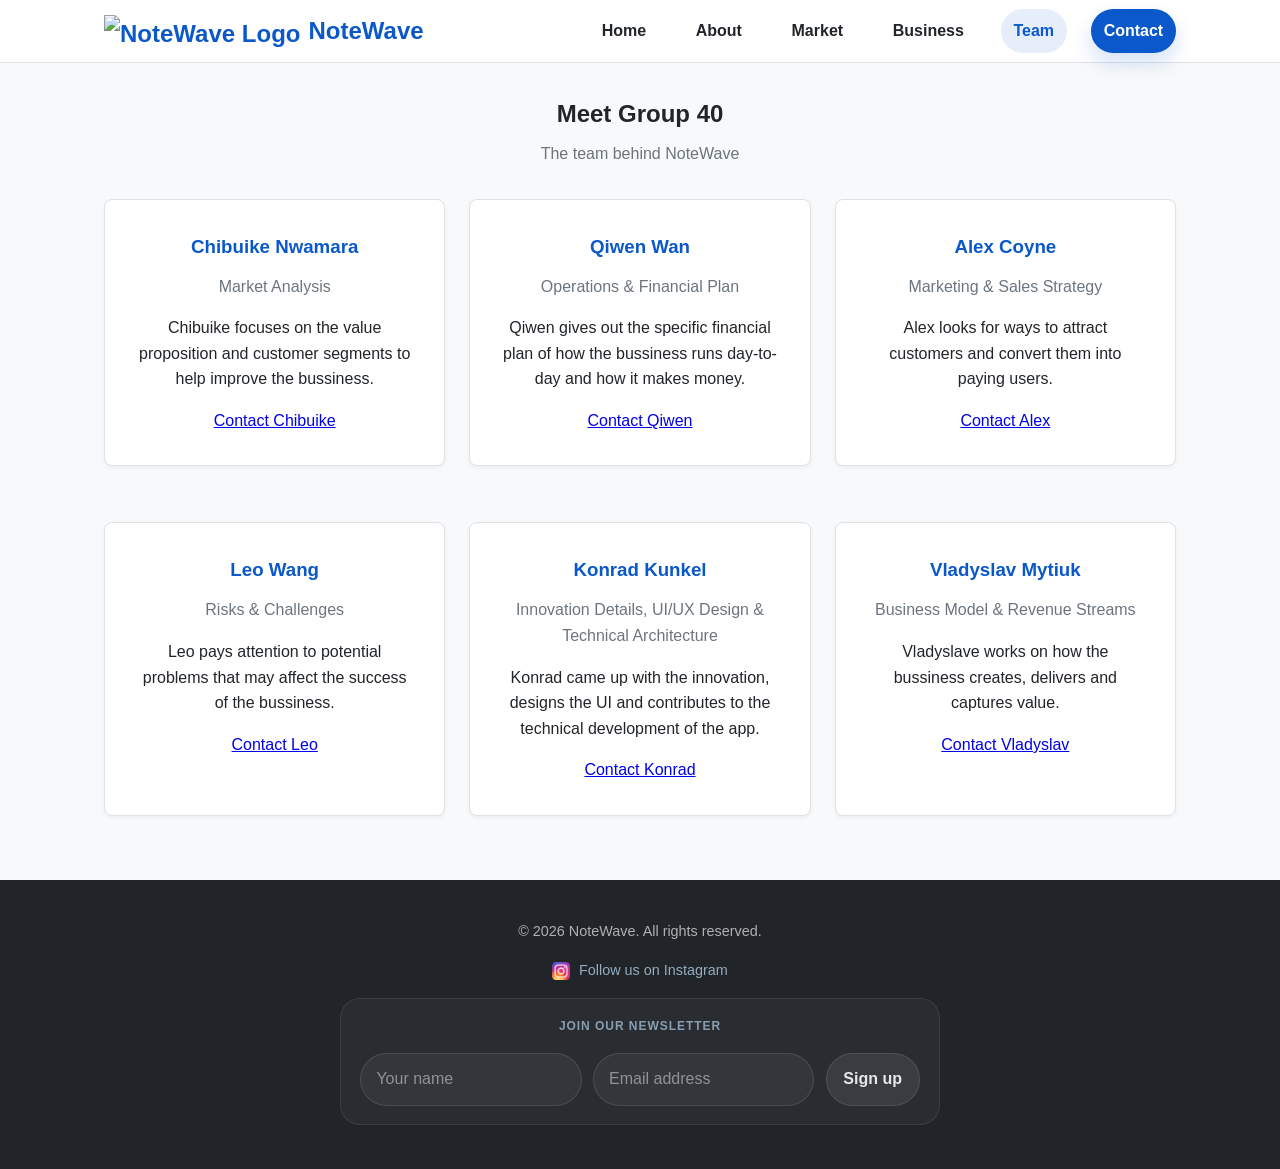
==== team.html @ 04083ad9 "new homepage" ====
<!DOCTYPE html>
<html lang="en">
<head>
    <meta charset="UTF-8">
    <meta name="viewport" content="width=device-width, initial-scale=1.0">
    <title>Meet the Team - NoteWave</title>
    <link rel="stylesheet" href="./css/styles.css">
</head>
<body>
    <header>
        <nav>
            <a href="./index.html" class="logo">
                <img src="./images/notewave_logo.png" alt="NoteWave Logo">
                NoteWave
            </a>
            <ul class="nav-links">
                <li><a href="index.html">Home</a></li>
                <li><a href="about.html">About</a></li>
                <li><a href="market.html">Market</a></li>
                <li><a href="business.html">Business</a></li>
                <li><a href="team.html" class="active">Team</a></li>
                <li><a href="contact.html">Contact</a></li>
            </ul>
        </nav>
    </header>

    <main>
        <h2 style="text-align: center; margin-bottom: 0.5rem;">Meet Group 40</h2>
        <p style="text-align: center; color: #6c757d; margin-bottom: 2rem;">The team behind NoteWave</p>
        
        <div class="grid">
            <div class="card" style="text-align: center;">
                <h3>Chibuike Nwamara</h3>
                <p style="color: #6c757d; font-weight: 500;">Market Analysis</p>
                <p style="font-weight: 350;">Chibuike focuses on the value proposition and customer segments to help improve the bussiness.</p>
                <a href="mailto:chibuike.nwamara2@mail.dcu.ie">Contact Chibuike</a>
            </div>
            <div class="card" style="text-align: center;">
                <h3>Qiwen Wan</h3>
                <p style="color: #6c757d; font-weight: 500;">Operations & Financial Plan</p>
                <p style="font-weight: 350;">Qiwen gives out the specific financial plan of how the bussiness runs day-to-day and how it makes money.</p>
                <a href="mailto:qiwen.wan2@mail.dcu.ie">Contact Qiwen</a>
            </div>
            <div class="card" style="text-align: center;">
                <h3>Alex Coyne</h3>
                <p style="color: #6c757d; font-weight: 500;">Marketing & Sales Strategy</p>
                <p style="font-weight: 350;">Alex looks for ways to attract customers and convert them into paying users.</p>
                <a href="mailto:alex.coyne2@mail.dcu.ie">Contact Alex</a>
            </div>
            <div class="card" style="text-align: center;">
                <h3>Leo Wang</h3>
                <p style="color: #6c757d; font-weight: 500;">Risks & Challenges</p>
                <p style="font-weight: 350;">Leo pays attention to potential problems that may affect the success of the bussiness.</p>
                <a href="mailto:leo.wang2@mail.dcu.ie">Contact Leo</a>
            </div>
            <div class="card" style="text-align: center;">
                <h3>Konrad Kunkel</h3>
                <p style="color: #6c757d; font-weight: 500;">Innovation Details, UI/UX Design & Technical Architecture</p>
                <p style="font-weight: 350;">Konrad came up with the innovation, designs the UI and contributes to the technical development of the app.</p>
                <a href="mailto:konrad.kunkel2@mail.dcu.ie">Contact Konrad</a>
            </div>
            <div class="card" style="text-align: center;">
                <h3>Vladyslav Mytiuk</h3>
                <p style="color: #6c757d; font-weight: 500;">Business Model & Revenue Streams</p>
                <p style="font-weight: 350;">Vladyslave works on how the bussiness creates, delivers and captures value.</p>
                <a href="mailto:vladyslav.mytiuk2@mail.dcu.ie">Contact Vladyslav</a>
            </div>
        </div>
    </main>

    <footer id="footer-layout">
        <div class="footer-container">
            <p class="footer-text footer-copyright">&copy; 2026 NoteWave. All rights reserved.</p>
            <div class="footer-meta">
                <a href="https://www.instagram.com/notewave_ac/?hl=en" target="_blank" rel="noreferrer">
                    <img src="images/Instagram_icon.png" alt="" class="footer-social-icon">
                    <span>Follow us on Instagram</span>
                </a>
            </div>

            <div class="footer-newsletter">
                <p class="footer-kicker">Join our newsletter</p>
                <h2></h2>
                <form class="footer-newsletter-form" action="https://formspree.io/f/xdkwqnnb" method="post">
                    <label class="sr-only" for="newsletter-name">Your name</label>
                    <input id="newsletter-name" class="footer-input" type="text" name="contact-name" placeholder="Your name" required>
                    <label class="sr-only" for="newsletter-email">Your email</label>
                    <input id="newsletter-email" class="footer-input" type="email" name="contact-email" placeholder="Email address" required>
                    <button type="submit" class="footer-submit">Sign up</button>
                </form>
            </div>
        </div>
    </footer>
</body>
</html>
---- css/styles.css ----
/* styles.css */
:root {
    --primary-blue: #0A58CA;
    --light-blue: #E7F1FF;
    --dark-slate: #212529;
    --white: #FFFFFF;
    --light-gray: #F8F9FA;
    --border-color: #DEE2E6;
}

* {
    box-sizing: border-box;
    margin: 0;
    padding: 0;
}

body {
    font-family: -apple-system, BlinkMacSystemFont, "Segoe UI", Roboto, "Helvetica Neue", Arial, sans-serif;
    line-height: 1.6;
    color: var(--dark-slate);
    background-color: var(--light-gray);
    display: flex;
    flex-direction: column;
    min-height: 100vh;
    overflow-x: hidden;
}

header {
    background-color: var(--white);
    border-bottom: 1px solid var(--border-color);
    position: sticky;
    top: 0;
    z-index: 1000;
}

nav {
    display: flex;
    justify-content: space-between;
    align-items: center;
    padding: 0.55rem 5%;
    max-width: 1200px;
    margin: 0 auto;
}

.logo {
    display: flex;
    align-items: center;
    gap: 0.5rem;
    font-size: 1.5rem;
    font-weight: bold;
    color: var(--primary-blue);
    text-decoration: none;
}

.logo img {
    height: 32px;
    width: auto;
}

.nav-links {
    list-style: none;
    display: flex;
    gap: 1.5rem;
    align-items: center;
    margin-bottom: 0;
}

.nav-links li {
    margin-bottom: 0;
}

.nav-links a {
    display: inline-flex;
    align-items: center;
    justify-content: center;
    padding: 0.38rem 0.8rem;
    min-height: 2.75rem;
    border-radius: 999px;
    text-decoration: none;
    color: var(--dark-slate);
    font-weight: 600;
    line-height: 1;
    transition: color 0.25s ease, background-color 0.25s ease, transform 0.25s ease, box-shadow 0.25s ease;
}

.nav-links a:hover {
    color: var(--primary-blue);
    background: rgba(10, 88, 202, 0.08);
    transform: translateY(-1px);
}

.nav-links a.active {
    color: var(--primary-blue);
    background: rgba(10, 88, 202, 0.1);
}

.nav-links a[href="contact.html"] {
    background: var(--primary-blue);
    color: var(--white);
    box-shadow: 0 10px 20px rgba(10, 88, 202, 0.18);
}

.nav-links a[href="contact.html"]:hover,
.nav-links a[href="contact.html"].active {
    background: #084298;
    color: var(--white);
    box-shadow: 0 14px 24px rgba(10, 88, 202, 0.24);
}

main {
    flex: 1;
    padding: 2rem 5%;
    max-width: 1200px;
    margin: 0 auto;
    width: 100%;
}

footer {
    background-color: var(--dark-slate);
    color: var(--white);
    text-align: center;
    padding: 2rem 5%;
    margin-top: auto;
}

/* Typography */
h1, h2, h3, h4 {
    margin-bottom: 1rem;
    color: var(--dark-slate);
}

p {
    margin-bottom: 1rem;
}

ul {
    margin-left: 1.5rem;
    margin-bottom: 1rem;
}

li {
    margin-bottom: 0.5rem;
}

/* Hero Section */
.hero {
    text-align: center;
    padding: 5rem 2rem 4rem;
    background:
        radial-gradient(circle at top left, rgba(10, 88, 202, 0.14), transparent 32%),
        radial-gradient(circle at top right, rgba(75, 181, 255, 0.14), transparent 28%),
        linear-gradient(180deg, #ffffff 0%, #f5f9ff 100%);
    border-radius: 24px;
    box-shadow: 0 18px 48px rgba(15, 23, 42, 0.08);
    margin-bottom: 3rem;
    position: relative;
    overflow: visible;
    isolation: isolate;
}

.hero h1 {
    font-size: clamp(2.75rem, 6vw, 4.5rem);
    color: var(--primary-blue);
    margin-bottom: 1rem;
    line-height: 1.05;
    max-width: 900px;
    margin-left: auto;
    margin-right: auto;
}

.hero p {
    font-size: 1.25rem;
    color: #495057;
    max-width: 700px;
    margin: 0 auto 2rem;
}

.hero-background {
    position: absolute;
    inset: 0;
    pointer-events: none;
    z-index: -1;
}

.hero-orb {
    position: absolute;
    border-radius: 50%;
    filter: blur(10px);
    opacity: 0.7;
    animation: heroFloat 10s ease-in-out infinite;
}

.hero-orb-one {
    width: 280px;
    height: 280px;
    background: rgba(10, 88, 202, 0.12);
    top: -70px;
    left: -40px;
}

.hero-orb-two {
    width: 220px;
    height: 220px;
    background: rgba(90, 200, 250, 0.18);
    right: 6%;
    bottom: 14%;
    animation-delay: -4s;
}

.hero-eyebrow {
    display: inline-flex;
    align-items: center;
    gap: 0.5rem;
    background: rgba(255, 255, 255, 0.78);
    border: 1px solid rgba(23, 92, 211, 0.14);
    border-radius: 999px;
    padding: 0.5rem 1rem;
    color: #175cd3;
    font-size: 0.9rem;
    font-weight: 700;
    letter-spacing: 0.04em;
    text-transform: uppercase;
    margin-bottom: 1.5rem;
    backdrop-filter: blur(10px);
}

.hero-actions {
    display: flex;
    justify-content: center;
    gap: 1rem;
    flex-wrap: wrap;
    margin-bottom: 2rem;
}

.hero-stats {
    display: grid;
    grid-template-columns: repeat(3, minmax(0, 1fr));
    gap: 1rem;
    max-width: 860px;
    margin: 0 auto 1rem;
}

.hero-stat {
    background: rgba(255, 255, 255, 0.82);
    border: 1px solid rgba(23, 92, 211, 0.12);
    border-radius: 18px;
    padding: 1rem 1.15rem;
    display: flex;
    flex-direction: column;
    gap: 0.2rem;
    box-shadow: 0 16px 30px rgba(15, 23, 42, 0.06);
    backdrop-filter: blur(10px);
    animation: statPulse 4s ease-in-out infinite;
    animation-delay: var(--delay, 0s);
}

.hero-stat-value {
    font-size: 1.35rem;
    font-weight: 800;
    color: #0f172a;
}

.hero-stat-label {
    font-size: 0.95rem;
    color: #5b6672;
}

/* Buttons */
.btn {
    display: inline-block;
    padding: 0.75rem 1.5rem;
    background-color: var(--primary-blue);
    color: var(--white);
    text-decoration: none;
    border-radius: 6px;
    font-weight: bold;
    font-size: 1rem;
    border: none;
    cursor: pointer;
    transition: background-color 0.3s;
}

.btn:hover {
    background-color: #084298;
}

.btn-ghost {
    background: rgba(255, 255, 255, 0.85);
    border: 1px solid rgba(23, 92, 211, 0.16);
    color: #0f172a;
    box-shadow: 0 10px 24px rgba(15, 23, 42, 0.06);
}

.btn-ghost:hover {
    background: #ffffff;
    color: var(--primary-blue);
}

/* Cards & Grid */
.grid {
    display: grid;
    grid-template-columns: repeat(auto-fit, minmax(280px, 1fr));
    gap: 1.5rem;
    margin-top: 1.5rem;
}

.card {
    background: var(--white);
    padding: 2rem;
    border-radius: 8px;
    box-shadow: 0 2px 4px rgba(0,0,0,0.05);
    border: 1px solid var(--border-color);
}

.card h3 {
    color: var(--primary-blue);
    margin-bottom: 0.75rem;
}

/* Forms */
.form-container {
    max-width: 500px;
    margin: 0 auto;
    background: var(--white);
    padding: 2.5rem;
    border-radius: 8px;
    box-shadow: 0 4px 6px rgba(0,0,0,0.05);
    border: 1px solid var(--border-color);
}

.form-group {
    margin-bottom: 1.5rem;
}

.form-group label {
    display: block;
    margin-bottom: 0.5rem;
    font-weight: 600;
}

.form-group input {
    width: 100%;
    padding: 0.75rem;
    border: 1px solid var(--border-color);
    border-radius: 4px;
    font-family: inherit;
    font-size: 1rem;
    transition: border-color 0.3s, box-shadow 0.3s;
}

.form-group input:focus {
    outline: none;
    border-color: var(--primary-blue);
    box-shadow: 0 0 0 3px rgba(10, 88, 202, 0.25);
}

/* Hero Interactive & Visuals */
.hero-interactive {
    position: relative;
    margin-top: 1rem;
}

.btn-hero {
    font-size: 1.5rem;
    padding: 1.6rem 4.1rem;
    border-radius: 14px;
    box-shadow: 0 4px 15px rgba(10, 88, 202, 0.3);
    position: relative;
    z-index: 10;
    transition: all 0.3s ease;
}

.btn-hero:hover {
    transform: translateY(-2px) scale(1.05);
    box-shadow: 0 8px 25px rgba(10, 88, 202, 0.4);
}

.hero-visuals {
    position: relative;
    max-width: 800px;
    margin: 6.5rem auto 0;
    display: flex;
    justify-content: center;
    align-items: flex-end;
    overflow: visible;
}

.macbook-wrapper {
    width: 80%;
    max-width: 520px;
    z-index: 5;
    position: relative;
    transition: transform 0.5s cubic-bezier(0.175, 0.885, 0.32, 1.275);
}

.visual-macbook {
    width: 100%;
    height: auto;
    display: block;
    transform-origin: center 80%;
    transition: transform 0.1s ease-out;
}

.visual-hand {
    position: absolute;
    bottom: 70%;
    z-index: 15;
    width: 30vw;
    max-width: 400px;
    transition: all 0.6s cubic-bezier(0.175, 0.885, 0.32, 1.275);
    opacity: 0;
    pointer-events: none;
}

.visual-hand-left {
    left: min(-24vw, calc(50% - 50vw));
    transform: translateX(-100%) rotate(-30deg);
}

.visual-hand-right {
    right: min(-24vw, calc(50% - 50vw));
    transform: translateX(100%) rotate(30deg);
}

/* Animations Triggered by Hovering the Button */
.hero-interactive.is-hovered .macbook-wrapper {
    transform: translateY(-30px);
}

.hero-interactive.is-hovered .visual-hand-left {
    opacity: 1;
    transform: translateX(0) rotate(-10deg);
}

.hero-interactive.is-hovered .visual-hand-right {
    opacity: 1;
    transform: translateX(0) rotate(10deg);
}

.reveal-up {
    opacity: 0;
    transform: translateY(42px);
    transition: opacity 0.8s ease, transform 0.8s ease;
}

.reveal-up.visible {
    opacity: 1;
    transform: translateY(0);
}

@keyframes heroFloat {
    0%, 100% { transform: translate3d(0, 0, 0) scale(1); }
    50% { transform: translate3d(0, 18px, 0) scale(1.06); }
}

@keyframes statPulse {
    0%, 100% { transform: translateY(0); }
    50% { transform: translateY(-4px); }
}

/* Transcription Recording Demo Feature */
.feature-recording {
    background-color: #1a1a1e;
    width: auto;
    margin-left: calc(-50vw + 50%);
    margin-right: calc(-50vw + 50%);
    padding: 5rem 2rem;
    display: flex;
    justify-content: center;
    margin-top: 4rem;
    margin-bottom: 2rem;
}

.recording-layout {
    display: flex;
    gap: 4rem;
    max-width: 1200px;
    width: 100%;
    align-items: center;
}

.recording-container {
    flex: 2;
    width: 100%;
    display: flex;
    flex-direction: column;
    gap: 3rem;
}

.recording-features {
    flex: 1;
    background-color: #242428;
    border-radius: 12px;
    padding: 2.5rem;
    box-shadow: 0 4px 20px rgba(0,0,0,0.2);
    color: #e0e0e0;
    transition: transform 0.8s ease-out, box-shadow 0.8s ease-out, opacity 0.8s ease-out;
}

.slide-in-right {
    opacity: 0;
    transform: translateX(100px);
}

.slide-in-right.visible {
    opacity: 1;
    transform: translateX(0);
}

.recording-features.visible:hover {
    transform: translateY(-5px);
    box-shadow: 0 10px 30px rgba(0,0,0,0.4);
    transition: transform 0.2s ease, box-shadow 0.2s ease;
}

.recording-features h3 {
    color: #ffffff;
    font-size: 1.5rem;
    margin-bottom: 1.5rem;
}

.recording-features p {
    margin: 0;
    color: #9a9a9f;
    font-size: 1.1rem;
    line-height: 1.6;
}

.transcription-display {
    font-size: 1.5rem;
    line-height: 1.6;
    min-height: 150px;
}

.transcription-display .placeholder-text {
    color: #4a4a50;
    text-align: left;
}

.transcription-display .final-text {
    color: #55555c; /* Older text is darker */
    transition: color 0.5s;
}

.transcription-display .interim-text {
    color: #ffffff; /* Newest text is highlighted white */
    background: transparent;
    padding: 0;
}

.recording-controls-wrapper {
    background-color: #242428;
    border-radius: 12px;
    padding: 1rem 2rem;
    display: flex;
    justify-content: center;
    box-shadow: 0 4px 20px rgba(0,0,0,0.2);
}

.recording-controls {
    display: flex;
    align-items: center;
    gap: 2.5rem;
}

.control-btn {
    background: none;
    border: none;
    color: #707078;
    cursor: pointer;
    display: flex;
    align-items: center;
    justify-content: center;
    transition: color 0.3s;
    padding: 0.5rem;
}

.control-btn:hover {
    color: #ffffff;
}

.record-btn-big {
    background: none;
    border: 2px solid #e05e50;
    width: 56px;
    height: 56px;
    border-radius: 50%;
    display: flex;
    align-items: center;
    justify-content: center;
    cursor: pointer;
    transition: all 0.3s ease;
    padding: 0;
}

.record-btn-big:hover {
    transform: scale(1.05);
}

.record-inner {
    width: 44px;
    height: 44px;
    background-color: #e05e50;
    border-radius: 50%;
    transition: all 0.3s ease;
}

.record-btn-big.recording .record-inner {
    border-radius: 8px; /* Square shape when recording */
    width: 24px;
    height: 24px;
}

/* Responsive */
@media (max-width: 900px) {
    .recording-layout {
        flex-direction: column;
        gap: 2rem;
    }
    
    .recording-features {
        width: 100%;
    }
}

@media (max-width: 768px) {
    .visual-hand {
        display: none !important;
    }

    nav {
        flex-direction: column;
        gap: 1rem;
    }
    
    .nav-links {
        flex-wrap: wrap;
        justify-content: center;
        gap: 1rem;
    }
    
    .hero h1 {
        font-size: 2rem;
    }

    .hero {
        padding: 3rem 1.25rem;
        border-radius: 18px;
    }

    .hero p {
        font-size: 1.05rem;
    }

    .hero-actions {
        flex-direction: column;
        align-items: stretch;
    }

    .hero-stats {
        grid-template-columns: 1fr;
        gap: 0.75rem;
    }

    .hero-visuals {
        margin-top: 3.5rem;
        flex-direction: column;
        align-items: center;
    }
}

/* Summarization Feature */
.feature-summarize {
    padding: 6rem 2rem;
    background-color: var(--white);
    text-align: center;
    border-top: 1px solid var(--border-color);
    width: auto;
    margin-left: calc(-50vw + 50%);
    margin-right: calc(-50vw + 50%);
}

.summarize-header {
    margin-bottom: 4rem;
}

.summarize-header h2 {
    font-size: 2.5rem;
    color: var(--primary-blue);
    margin-bottom: 0.5rem;
}

.summarize-header p {
    font-size: 1.25rem;
    color: #6c757d;
}

.summarize-layout {
    display: grid;
    gap: 2rem;
    max-width: 1280px;
    margin: 0 auto;
    text-align: left;
}

.summarize-top-row {
    display: grid;
    grid-template-columns: repeat(2, minmax(0, 1fr));
    gap: 1.5rem;
    align-items: stretch;
}

.summarize-box {
    background: var(--light-gray);
    border: 1px solid var(--border-color);
    border-radius: 12px;
    padding: 2.5rem 2rem 2rem;
    min-height: 360px;
    box-shadow: 0 4px 15px rgba(0,0,0,0.05);
    position: relative;
    transition: transform 0.3s ease, box-shadow 0.3s ease;
    display: flex;
    flex-direction: column;
    height: 100%;
}

.summarize-box:hover {
    transform: translateY(-5px);
    box-shadow: 0 10px 25px rgba(0,0,0,0.1);
}

.box-badge {
    position: absolute;
    top: -14px;
    left: 2rem;
    background: var(--dark-slate);
    color: var(--white);
    padding: 0.4rem 1.2rem;
    border-radius: 20px;
    font-size: 0.85rem;
    font-weight: bold;
    text-transform: uppercase;
    letter-spacing: 0.5px;
    box-shadow: 0 4px 6px rgba(0,0,0,0.1);
}

.badge-ai {
    background: var(--primary-blue);
}

.box-content {
    flex-grow: 1;
    display: flex;
    flex-direction: column;
    justify-content: center;
}

.original-text-box .box-content {
    justify-content: flex-start;
}

.original-text-box .box-content p {
    font-size: 1.2rem;
    line-height: 1.95;
    margin-bottom: 0;
    font-style: italic;
    font-family: Georgia, "Times New Roman", serif;
}

.box-content p {
    color: #495057;
    font-size: 0.8rem;
    line-height: 1.8;
}

.box-content h4 {
    color: var(--dark-slate);
    margin-bottom: 1rem;
    font-size: 1.2rem;
}

.box-content ul {
    margin-left: 1.25rem;
}

.box-content li {
    margin-bottom: 0.75rem;
    color: #495057;
    line-height: 1.5;
}

.summarize-arrow-row {
    display: flex;
    justify-content: center;
}

.summarize-arrow {
    display: flex;
    flex-direction: row;
    align-items: center;
    justify-content: center;
    min-width: 240px;
    color: var(--primary-blue);
}

.summarize-arrow-line {
    width: 160px;
    height: 4px;
    border-radius: 999px;
    background: linear-gradient(90deg, rgba(10, 88, 202, 0.18) 0%, rgba(10, 88, 202, 0.95) 100%);
}

.summarize-arrow-head {
    width: 18px;
    height: 18px;
    border-right: 4px solid var(--primary-blue);
    border-bottom: 4px solid var(--primary-blue);
    transform: rotate(-45deg);
    margin-left: -2px;
}

.summarize-action-wrap {
    display: flex;
    justify-content: center;
}

.summarize-action {
    display: flex;
    justify-content: center;
    align-items: center;
    padding: 0;
}

.btn-summarize {
    background: var(--primary-blue);
    color: var(--white);
    border: none;
    padding: 1rem 2rem;
    font-size: 1.1rem;
    font-weight: bold;
    border-radius: 50px;
    cursor: pointer;
    box-shadow: 0 4px 15px rgba(10, 88, 202, 0.3);
    transition: all 0.3s ease;
    display: flex;
    align-items: center;
    justify-content: center;
    min-width: 180px;
}

.btn-summarize:hover {
    transform: scale(1.05);
    box-shadow: 0 8px 25px rgba(10, 88, 202, 0.4);
}

.btn-loader {
    width: 20px;
    height: 20px;
    border: 3px solid rgba(255,255,255,0.3);
    border-radius: 50%;
    border-top-color: var(--white);
    animation: spin 1s ease-in-out infinite;
    display: inline-block;
}

.hidden {
    display: none !important;
}

@keyframes spin {
    to { transform: rotate(360deg); }
}

.placeholder-state {
    text-align: center;
    color: #adb5bd;
    font-style: italic;
}

.skeleton-line {
    height: 12px;
    background: linear-gradient(90deg, #e9ecef 25%, #f8f9fa 50%, #e9ecef 75%);
    background-size: 200% 100%;
    animation: loading-skeleton 1.5s infinite;
    border-radius: 4px;
    margin-bottom: 15px;
    width: 100%;
}

.w-75 { width: 75%; }
.w-50 { width: 50%; }

@keyframes loading-skeleton {
    0% { background-position: 200% 0; }
    100% { background-position: -200% 0; }
}

@media (max-width: 900px) {
    .summarize-top-row {
        grid-template-columns: 1fr;
        gap: 2.5rem;
    }

    .summarize-arrow-line {
        width: 110px;
    }

    .summarize-arrow-head {
        margin-left: -2px;
    }
}

/* Quiz Feature */
.feature-quiz {
    padding: 5rem 2rem 6rem;
    background: #1a1a1e;
    border-top: 1px solid var(--border-color);
    width: auto;
    margin-left: calc(-50vw + 50%);
    margin-right: calc(-50vw + 50%);
}

.quiz-layout {
    max-width: 1200px;
    margin: 0 auto;
    display: block;
}

.quiz-section-header {
    max-width: 1200px;
    margin: 0 auto 2rem;
    text-align: left;
}

.quiz-eyebrow {
    color: #7cc8ff;
    font-size: 0.85rem;
    font-weight: 700;
    text-transform: uppercase;
    letter-spacing: 0.08em;
    margin-bottom: 1rem;
}

.quiz-section-header h2 {
    font-size: 2.3rem;
    color: #ffffff;
    margin-bottom: 1rem;
}

.quiz-section-header p {
    font-size: 1.05rem;
    color: #b3b3ba;
    margin-bottom: 1.5rem;
}

.quiz-demo {
    background: #242428;
    border-radius: 18px;
    border: 1px solid rgba(255, 255, 255, 0.08);
    box-shadow: 0 16px 40px rgba(0, 0, 0, 0.24);
    padding: 2rem;
}

.quiz-demo-header {
    display: flex;
    justify-content: space-between;
    align-items: center;
    gap: 1rem;
    margin-bottom: 1.5rem;
}

.quiz-pill {
    background: rgba(124, 200, 255, 0.14);
    color: #8dd4ff;
    padding: 0.5rem 0.9rem;
    border-radius: 999px;
    font-size: 0.85rem;
    font-weight: 700;
}

.quiz-start-state {
    display: flex;
    align-items: center;
    justify-content: center;
    min-height: 320px;
}

.btn-quiz {
    border: none;
    background: #0a58ca;
    color: var(--white);
    font-weight: 700;
    padding: 0.85rem 1.25rem;
    border-radius: 999px;
    cursor: pointer;
    transition: transform 0.2s ease, box-shadow 0.2s ease, background-color 0.2s ease;
    box-shadow: 0 8px 18px rgba(10, 88, 202, 0.22);
}

.btn-quiz-large {
    font-size: 1.2rem;
    padding: 1.2rem 2.8rem;
    min-width: 240px;
}

.btn-quiz:hover:not(:disabled) {
    background-color: #084298;
    transform: translateY(-2px);
}

.btn-quiz:disabled {
    opacity: 0.7;
    cursor: wait;
}

.quiz-card {
    background: #1f1f23;
    border: 1px solid rgba(255, 255, 255, 0.08);
    border-radius: 14px;
    padding: 1.5rem;
    min-height: 170px;
}

.quiz-card h3 {
    margin-bottom: 0.75rem;
    color: #ffffff;
}

.quiz-card-intro p,
.quiz-placeholder-state p,
.quiz-question,
.quiz-feedback {
    color: #b3b3ba;
}

.quiz-card-intro {
    margin-bottom: 1.25rem;
    padding-bottom: 1rem;
    border-bottom: 1px solid rgba(255, 255, 255, 0.08);
}

.quiz-card-label {
    display: inline-block;
    color: #8dd4ff;
    font-size: 0.8rem;
    font-weight: 700;
    letter-spacing: 0.08em;
    text-transform: uppercase;
}

.quiz-card-intro p {
    margin-bottom: 0;
}

.quiz-placeholder-state {
    display: flex;
    align-items: center;
    justify-content: center;
    min-height: 138px;
    text-align: center;
}

.quiz-question {
    font-size: 1.05rem;
    margin-bottom: 1rem;
}

.quiz-answer-list {
    display: grid;
    gap: 0.85rem;
}

.quiz-answer {
    width: 100%;
    border: 1px solid rgba(255, 255, 255, 0.12);
    background: #2b2b30;
    color: #ffffff;
    border-radius: 12px;
    padding: 1rem 1rem;
    text-align: left;
    font: inherit;
    cursor: pointer;
    transition: transform 0.2s ease, border-color 0.2s ease, background-color 0.2s ease;
}

.quiz-answer:hover:not(:disabled) {
    transform: translateY(-2px);
    border-color: rgba(124, 200, 255, 0.45);
}

.quiz-answer.is-correct {
    background: rgba(36, 194, 128, 0.18);
    border-color: rgba(36, 194, 128, 0.8);
}

.quiz-answer.is-wrong {
    background: rgba(224, 94, 80, 0.16);
    border-color: rgba(224, 94, 80, 0.85);
}

.quiz-answer:disabled {
    cursor: default;
    opacity: 1;
}

.quiz-feedback {
    margin-top: 1rem;
    margin-bottom: 0;
    font-weight: 700;
}

.quiz-feedback.is-correct {
    color: #7ce6ac;
}

.quiz-feedback.is-wrong {
    color: #ff9d92;
}

.home-instagram {
    position: relative;
    padding: 2.75rem 1.25rem 3rem;
    background:
        radial-gradient(circle at 18% 16%, rgba(255, 113, 91, 0.16), transparent 18%),
        radial-gradient(circle at 82% 18%, rgba(88, 81, 219, 0.14), transparent 18%),
        linear-gradient(135deg, #fff8f4 0%, #fffefe 52%, #f5f8ff 100%);
    border-top: 1px solid rgba(33, 37, 41, 0.08);
    border-bottom: 1px solid rgba(33, 37, 41, 0.08);
    width: auto;
    margin-left: calc(-50vw + 50%);
    margin-right: calc(-50vw + 50%);
    overflow: hidden;
}

.instagram-shell {
    max-width: 980px;
    margin: 0 auto;
    position: relative;
    z-index: 1;
}

.instagram-header {
    max-width: 520px;
    text-align: center;
    margin: 0 auto 1.35rem;
}

.instagram-eyebrow {
    display: inline-flex;
    align-items: center;
    justify-content: center;
    padding: 0.45rem 0.9rem;
    border-radius: 999px;
    margin-bottom: 0.7rem;
    background: rgba(255, 255, 255, 0.8);
    border: 1px solid rgba(33, 37, 41, 0.08);
    color: #d94877;
    font-size: 0.75rem;
    font-weight: 800;
    letter-spacing: 0.08em;
    text-transform: uppercase;
}

.instagram-header h2 {
    font-size: clamp(1.7rem, 3vw, 2.3rem);
    margin-bottom: 0.45rem;
    color: #14171f;
}

.instagram-header p {
    color: #5c6675;
    font-size: 0.98rem;
    margin-bottom: 0;
}

.instagram-grid {
    display: grid;
    grid-template-columns: repeat(2, minmax(0, 1fr));
    justify-content: center;
    gap: 1rem;
    align-items: start;
}

.instagram-card {
    position: relative;
    padding: 1px;
    border-radius: 24px;
    background: linear-gradient(135deg, rgba(255, 255, 255, 0.9), rgba(255, 255, 255, 0.55));
    box-shadow: 0 18px 44px rgba(24, 33, 58, 0.12);
}

.instagram-card-glow {
    position: absolute;
    inset: auto auto 10% -10%;
    width: 120px;
    height: 120px;
    border-radius: 50%;
    background: radial-gradient(circle, rgba(255, 94, 98, 0.26) 0%, rgba(255, 94, 98, 0) 72%);
    pointer-events: none;
    filter: blur(6px);
}

.instagram-card-glow-alt {
    inset: -8% -8% auto auto;
    background: radial-gradient(circle, rgba(88, 81, 219, 0.24) 0%, rgba(88, 81, 219, 0) 72%);
}

.instagram-card-frame {
    position: relative;
    border-radius: 24px;
    padding: 0.65rem;
    min-height: 100%;
    background:
        linear-gradient(145deg, rgba(255, 255, 255, 0.96), rgba(255, 255, 255, 0.82)),
        linear-gradient(135deg, rgba(255, 94, 98, 0.18), rgba(88, 81, 219, 0.16));
    backdrop-filter: blur(10px);
}

.instagram-card .instagram-media {
    min-width: 100% !important;
    width: 100% !important;
}

.home-cta {
    padding: 2rem 0 1rem;
    text-align: center;
}

.home-cta-header {
    margin-bottom: 1.75rem;
}

.home-cta-header h2 {
    font-size: 2.5rem;
    color: var(--primary-blue);
    margin-bottom: 0.5rem;
}

.home-cta-header p {
    font-size: 1.25rem;
    color: #6c757d;
}

@media (max-width: 640px) {
    .quiz-demo-header {
        flex-direction: column;
        align-items: flex-start;
    }

    .quiz-demo {
        padding: 1.25rem;
    }

    .quiz-section-header h2 {
        font-size: 1.9rem;
    }

    .home-instagram {
        padding: 2.2rem 0.9rem 2.4rem;
    }

    .instagram-header h2 {
        font-size: 1.65rem;
    }

    .instagram-card-frame {
        padding: 0.55rem;
        border-radius: 20px;
    }

    .home-cta-header h2 {
        font-size: 1.9rem;
    }

    .home-cta-header p {
        font-size: 1.05rem;
    }
}

@media (max-width: 900px) {
    .instagram-shell {
        max-width: 520px;
    }

    .instagram-grid {
        grid-template-columns: 1fr;
    }
}


/* Leo added CSS */

.container {
    max-width: 1180px;
    margin: 0 auto;
    padding: 2rem 1.25rem 4rem;
}

.hero-card,
.cta-card {
    background: #ffffff;
    border: 1px solid #d8dde3;
    border-radius: 18px;
    padding: 2rem;
    margin-bottom: 1.5rem;
    box-shadow: 0 6px 18px rgba(15, 23, 42, 0.04);
    transition: transform 0.2s ease, box-shadow 0.2s ease;
}

.hero-card:hover,
.cta-card:hover,
.card:hover {
    transform: translateY(-2px);
    box-shadow: 0 10px 24px rgba(15, 23, 42, 0.08);
}

.hero-card {
    display: grid;
    grid-template-columns: 1.4fr 1fr;
    align-items: center;
    gap: 2rem;
    min-height: 320px;
}

.eyebrow {
    color: #175cd3;
    font-weight: 700;
    text-transform: uppercase;
    letter-spacing: 0.08em;
    font-size: 0.85rem;
    margin-bottom: 0.8rem;
}

.hero-text h1 {
    font-size: 2.5rem;
    line-height: 1.2;
    color: #0f172a;
    margin-bottom: 1rem;
}

.hero-description {
    max-width: 640px;
    font-size: 1.05rem;
    color: #4b5563;
    margin-bottom: 1.5rem;
}

.hero-image {
    display: flex;
    justify-content: center;
    align-items: center;
}

.hero-image img {
    width: 100%;
    max-width: 280px;
    height: auto;
    object-fit: contain;
    transition: transform 0.3s ease;
}

.hero-image img:hover {
    transform: scale(1.04);
}

.hero-buttons {
    display: flex;
    gap: 1rem;
    flex-wrap: wrap;
}

.btn {
    display: inline-block;
    text-decoration: none;
    font-weight: 700;
    padding: 0.85rem 1.2rem;
    border-radius: 999px;
    transition: all 0.2s ease;
}

.btn-primary {
    background: #175cd3;
    color: #ffffff;
}

.btn-primary:hover {
    background: #1247a6;
}

.btn-secondary {
    background: #ffffff;
    color: #0f172a;
    border: 1px solid #cdd5df;
}
/* Table Styles */
table {
    width: 100%;
    border-collapse: collapse;
    margin: 1rem 0;
}

th, td {
    padding: 0.75rem;
    text-align: left;
    border-bottom: 1px solid var(--border-color);
}

th {
    background: var(--light-gray);
    font-weight: 600;

}
.btn-secondary:hover {
    background: #f8fafc;
}

.stats-grid {
    display: grid;
    grid-template-columns: repeat(4, 1fr);
    gap: 1rem;
    margin-bottom: 1.5rem;
}

.stat-box {
    background: #ffffff;
    border: 1px solid #d8dde3;
    border-radius: 16px;
    padding: 1.4rem;
    text-align: center;
    box-shadow: 0 6px 18px rgba(15, 23, 42, 0.03);
}

.stat-box h3 {
    font-size: 1.5rem;
    color: #175cd3;
    margin-bottom: 0.35rem;
}

.stat-box p {
    font-size: 0.95rem;
    color: #4b5563;
    margin-bottom: 0;
}

.jump-links {
    display: flex;
    gap: 1rem;
    flex-wrap: wrap;
    justify-content: center;
}

.jump-links a {
    text-decoration: none;
    color: #175cd3;
    font-weight: 700;
    padding: 0.5rem 0.95rem;
    border-radius: 999px;
    background: #eef4ff;
    transition: background 0.2s ease;
}

.jump-links a:hover {
    background: #dbe8ff;
}

.section-title {
    color: #175cd3;
    margin-top: 2rem;
    margin-bottom: 0.7rem;
}

.section-label {
    color: #175cd3;
    font-size: 0.85rem;
    font-weight: 700;
    text-transform: uppercase;
    letter-spacing: 0.08em;
    margin-bottom: 0.5rem;
}

.section-label.light {
    color: #bfdbfe;
}

.lead-text {
    font-size: 1.06rem;
    margin-bottom: 1.6rem;
}

.content-grid.two-column,
.split-section {
    display: grid;
    grid-template-columns: repeat(2, 1fr);
    gap: 1.5rem;
}

.top-gap {
    margin-top: 1.5rem;
}

.styled-list,
.icon-list {
    margin-top: 1rem;
    padding-left: 1.3rem;
}

.styled-list li,
.icon-list li {
    margin-bottom: 0.8rem;
}

.feature-grid {
    display: grid;
    grid-template-columns: repeat(3, 1fr);
    gap: 1rem;
    margin: 1.5rem 0 2rem;
}

.feature-box {
    background: #f8fbff;
    border: 1px solid #dbe8ff;
    border-radius: 14px;
    padding: 1.2rem;
}

.feature-box h3 {
    font-size: 1.1rem;
    margin-bottom: 0.5rem;
    color: #175cd3;
}

.feature-box p {
    color: #4b5563;
    font-size: 0.95rem;
    margin-bottom: 0;
}

.highlight-section {
    background: linear-gradient(135deg, #0f172a, #172554);
    border-radius: 18px;
    padding: 2rem;
    margin-bottom: 1.5rem;
    color: #ffffff;
}

.highlight-inner h2 {
    color: #ffffff;
    margin-bottom: 1rem;
}

.advantage-grid {
    display: grid;
    grid-template-columns: repeat(4, 1fr);
    gap: 1rem;
    margin-top: 1.5rem;
}

.advantage-card {
    background: rgba(255, 255, 255, 0.08);
    border: 1px solid rgba(255, 255, 255, 0.12);
    border-radius: 14px;
    padding: 1.2rem;
    backdrop-filter: blur(6px);
}

.advantage-card h3 {
    font-size: 1.05rem;
    margin-bottom: 0.5rem;
    color: #ffffff;
}

.advantage-card p {
    font-size: 0.95rem;
    color: #dbeafe;
    margin-bottom: 0;
}

.cta-card {
    text-align: center;
    padding: 2.5rem 2rem;
}

.cta-card p {
    max-width: 720px;
    margin: 0.8rem auto 1.5rem;
    color: #4b5563;
}

@media (max-width: 992px) {
    .hero-card,
    .stats-grid,
    .feature-grid,
    .split-section,
    .content-grid.two-column,
    .advantage-grid {
        grid-template-columns: 1fr;
    }

    .hero-text h1 {
        font-size: 2rem;
    }

    .hero-image {
        order: -1;
    }
}

@media (max-width: 600px) {
    .container {
        padding: 1rem 0.8rem 3rem;
    }

    .hero-card,
    .cta-card,
    .highlight-section {
        padding: 1.4rem;
        border-radius: 14px;
    }

    .hero-text h1 {
        font-size: 1.7rem;
    }

    .btn {
        width: 100%;
        text-align: center;
    }

    .hero-buttons {
        flex-direction: column;
    }
}

.card,
.hero-card,
.cta-card,
.highlight-section {
    margin-bottom: 2rem;  
}

section {
    margin-bottom: 2.5rem;
}

.card {
    padding: 2rem;   
}

.card h2 {
    margin-bottom: 1rem;
}

.card p {
    margin-bottom: 1rem;
}

.content-grid.two-column,
.split-section {
    gap: 2rem;   
}

.feature-grid {
    gap: 1.5rem;
}

.styled-list li,
.icon-list li {
    margin-bottom: 0.8rem;
}

.jump-links {
    margin-bottom: 2rem;
    gap: 1rem;
}

.section-label {
    margin-top: 0.5rem;
}

/* Footer */

#footer-layout {
    background: var(--dark-slate);
    color: var(--white);
    padding: 2.5rem 5% 2.75rem;
    margin-top: auto;
}

.footer-container {
    max-width: 1200px;
    margin-inline: auto;
    display: flex;
    flex-direction: column;
    align-items: center;
    gap: 1rem;
}

.footer-text {
    color: #adb5bd;
    font-size: 0.9rem;
    margin-bottom: 0;
}

.footer-separator {
    color: #555e6b;
    margin: 0 0.5rem;
    font-size: 0.9rem;
}

#footer-layout a {
    text-decoration: none;
    transition: color 0.25s ease;
}

#footer-layout a:hover {
    text-decoration: underline;
    text-underline-offset: 3px;
}

#footer-layout a:hover .footer-text {
    color: var(--white);
}

.contact-logo {
    display: block;
    border-radius: 8px;
    opacity: 0.85;
    transition: transform 0.25s ease, opacity 0.25s ease;
}

.contact-logo:hover {
    opacity: 1;
    transform: scale(1.05);
}

.footer-logo {
    width: 52px;
    height: 52px;
    object-fit: contain;
}

.footer-newsletter {
    max-width: 600px;
    padding: 1.15rem 1.2rem;
    border: 1px solid rgba(255, 255, 255, 0.08);
    border-radius: 20px;
    background: rgba(255, 255, 255, 0.04);
}

.footer-kicker {
    margin-bottom: 0.35rem;
    color: rgba(173, 201, 226, 0.72);
    font-size: 0.75rem;
    font-weight: 700;
    letter-spacing: 0.08em;
    text-transform: uppercase;
}

.footer-newsletter-title {
    color: rgba(255, 255, 255, 0.92);
    font-size: 1.15rem;
    margin-bottom: 0.95rem;
}

.footer-newsletter-form {
    display: flex;
    gap: 0.7rem;
    flex-wrap: wrap;
}

.footer-input {
    flex: 1 1 120px;
    min-width: 0;
    padding: 0.8rem 0.95rem;
    border: 1px solid rgba(255, 255, 255, 0.1);
    border-radius: 999px;
    background: rgba(255, 255, 255, 0.05);
    color: rgba(255, 255, 255, 0.9);
    font: inherit;
}

.footer-input::placeholder {
    color: rgba(255, 255, 255, 0.46);
}

.footer-input:focus {
    outline: none;
    border-color: rgba(173, 201, 226, 0.5);
    box-shadow: 0 0 0 3px rgba(173, 201, 226, 0.12);
}

.footer-submit {
    border: 1px solid rgba(255, 255, 255, 0.1);
    border-radius: 999px;
    background: rgba(255, 255, 255, 0.08);
    color: rgba(255, 255, 255, 0.88);
    padding: 0.8rem 1.05rem;
    font: inherit;
    font-weight: 600;
    cursor: pointer;
    transition: transform 0.2s ease, background-color 0.2s ease, border-color 0.2s ease;
}

.footer-submit:hover {
    background: rgba(255, 255, 255, 0.12);
    border-color: rgba(255, 255, 255, 0.18);
    transform: translateY(-1px);
}

.footer-meta {
    display: flex;
    flex-direction: column;
    align-items: center;
    gap: 0.35rem;
}

.footer-meta a {
    display: inline-flex;
    align-items: center;
    gap: 0.55rem;
    color: rgba(173, 201, 226, 0.82);
    font-size: 0.9rem;
    font-weight: 500;
}

.footer-social-icon {
    width: 18px;
    height: 18px;
    display: block;
    flex-shrink: 0;
}

.footer-copyright {
    color: rgba(255, 255, 255, 0.64);
    text-align: center;
}

.sr-only {
    position: absolute;
    width: 1px;
    height: 1px;
    padding: 0;
    margin: -1px;
    overflow: hidden;
    clip: rect(0, 0, 0, 0);
    white-space: nowrap;
    border: 0;
}

@media (max-width: 768px) {
    section {
        margin-bottom: 2rem;
    }

    .card {
        padding: 1.5rem;
    }
}

@media (max-width: 768px) {
    .footer-container {
        align-items: center;
        text-align: center;
        gap: 1.5rem;
    }

    .footer-newsletter,
    .footer-meta {
        max-width: none;
    }

    .footer-meta {
        align-items: center;
    }

    .footer-newsletter-form {
        flex-direction: column;
    }

    .footer-submit {
        width: 100%;
    }
}
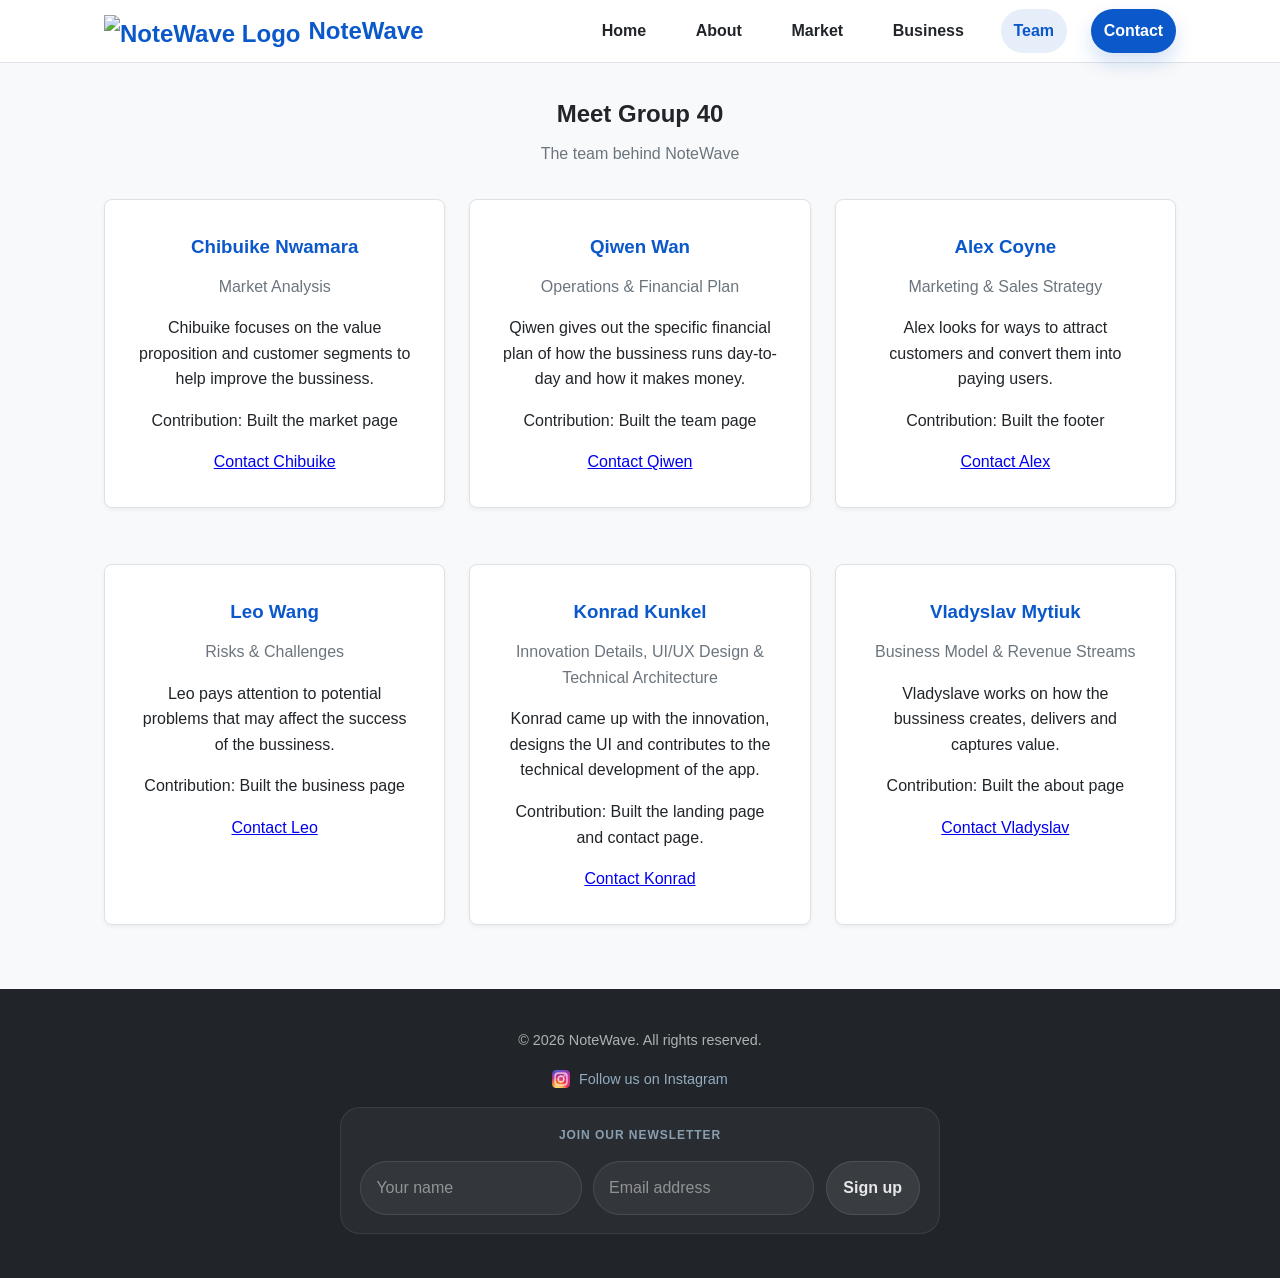
==== commit 755f4096: "last change" ====
--- a/team.html
+++ b/team.html
@@ -33,36 +33,42 @@
                 <h3>Chibuike Nwamara</h3>
                 <p style="color: #6c757d; font-weight: 500;">Market Analysis</p>
                 <p style="font-weight: 350;">Chibuike focuses on the value proposition and customer segments to help improve the bussiness.</p>
+                <p style="font-weight: 500; margin-top: 0.75rem;">Contribution: Built the market page</p>
                 <a href="mailto:chibuike.nwamara2@mail.dcu.ie">Contact Chibuike</a>
             </div>
             <div class="card" style="text-align: center;">
                 <h3>Qiwen Wan</h3>
                 <p style="color: #6c757d; font-weight: 500;">Operations & Financial Plan</p>
                 <p style="font-weight: 350;">Qiwen gives out the specific financial plan of how the bussiness runs day-to-day and how it makes money.</p>
+                <p style="font-weight: 500; margin-top: 0.75rem;">Contribution: Built the team page</p>
                 <a href="mailto:qiwen.wan2@mail.dcu.ie">Contact Qiwen</a>
             </div>
             <div class="card" style="text-align: center;">
                 <h3>Alex Coyne</h3>
                 <p style="color: #6c757d; font-weight: 500;">Marketing & Sales Strategy</p>
                 <p style="font-weight: 350;">Alex looks for ways to attract customers and convert them into paying users.</p>
+                <p style="font-weight: 500; margin-top: 0.75rem;">Contribution: Built the footer</p>
                 <a href="mailto:alex.coyne2@mail.dcu.ie">Contact Alex</a>
             </div>
             <div class="card" style="text-align: center;">
                 <h3>Leo Wang</h3>
                 <p style="color: #6c757d; font-weight: 500;">Risks & Challenges</p>
                 <p style="font-weight: 350;">Leo pays attention to potential problems that may affect the success of the bussiness.</p>
+                <p style="font-weight: 500; margin-top: 0.75rem;">Contribution: Built the business page</p>
                 <a href="mailto:leo.wang2@mail.dcu.ie">Contact Leo</a>
             </div>
             <div class="card" style="text-align: center;">
                 <h3>Konrad Kunkel</h3>
                 <p style="color: #6c757d; font-weight: 500;">Innovation Details, UI/UX Design & Technical Architecture</p>
                 <p style="font-weight: 350;">Konrad came up with the innovation, designs the UI and contributes to the technical development of the app.</p>
+                <p style="font-weight: 500; margin-top: 0.75rem;">Contribution: Built the landing page and contact page.</p>
                 <a href="mailto:konrad.kunkel2@mail.dcu.ie">Contact Konrad</a>
             </div>
             <div class="card" style="text-align: center;">
                 <h3>Vladyslav Mytiuk</h3>
                 <p style="color: #6c757d; font-weight: 500;">Business Model & Revenue Streams</p>
                 <p style="font-weight: 350;">Vladyslave works on how the bussiness creates, delivers and captures value.</p>
+                <p style="font-weight: 500; margin-top: 0.75rem;">Contribution: Built the about page</p>
                 <a href="mailto:vladyslav.mytiuk2@mail.dcu.ie">Contact Vladyslav</a>
             </div>
         </div>
